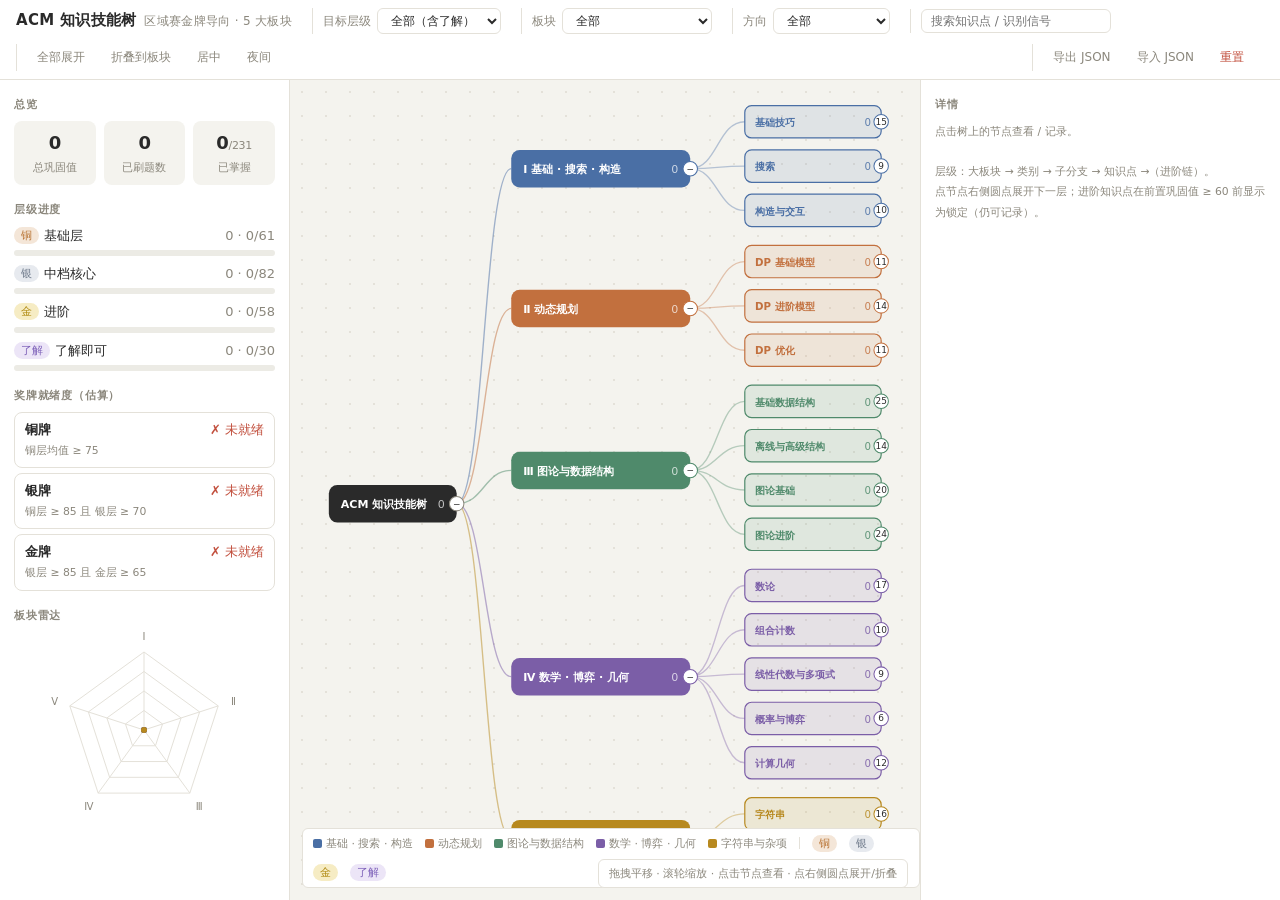
==== skilltree.html @ 09fe9065 "ACM 训练台：算法模板库 + 知识技能树 + Windows 桌面版" ====
<!DOCTYPE html>
<html lang="zh">
<head>
<meta charset="utf-8">
<meta name="viewport" content="width=device-width,initial-scale=1">
<title>ACM 知识技能树</title>
<link rel="stylesheet" href="css/tree.css">
</head>
<body>
<header>
  <h1>ACM 知识技能树<small>区域赛金牌导向 · 5 大板块</small></h1>
  <div class="grp"><label>目标层级</label><select id="tierSel"><option value="1">铜牌层</option><option value="2">银牌层</option><option value="3">金牌层</option><option value="4" selected>全部（含了解）</option></select></div>
  <div class="grp"><label>板块</label><select id="blockSel"><option value="all">全部</option></select></div>
  <div class="grp"><label>方向</label><select id="dirSel"><option value="all">全部</option><option value="g">图论 / DS 手</option><option value="m">数学手</option><option value="d">DP / 字符串手</option></select></div>
  <div class="grp"><input id="search" placeholder="搜索知识点 / 识别信号" style="width:190px"></div>
  <div class="grp"><button id="expandAll" class="ghost">全部展开</button><button id="collapseAll" class="ghost">折叠到板块</button><button id="fit" class="ghost">居中</button><button id="themeBtn" class="ghost" title="切换夜间/日间模式">夜间</button></div>
  <span style="flex:1"></span>
  <div class="grp"><button id="exportBtn" class="ghost">导出 JSON</button><button id="importBtn" class="ghost">导入 JSON</button><input type="file" id="importFile" accept=".json" hidden><button id="resetBtn" class="ghost danger">重置</button></div>
</header>
<main>
  <aside id="left"></aside>
  <section id="tree">
    <svg id="svg"><g id="vp"></g></svg>
    <div id="legend"></div>
    <div id="help">拖拽平移 · 滚轮缩放 · 点击节点查看 · 点右侧圆点展开/折叠</div>
  </section>
  <aside id="right"></aside>
</main>
<div class="toast" id="toast"></div>

<script src="js/tree.js"></script>
</body>
</html>
---- css/tree.css ----
:root{
  --bg:#f4f3ee;--panel:#ffffff;--line:#e4e1d9;--line2:#efede6;--txt:#2a2a2a;--sub:#8b877c;--acc:#3b5b8c;--acc-d:#2f4a73;
  --b1:#4a6fa5;--b2:#c2703e;--b3:#4f8a6b;--b4:#7b5ea7;--b5:#b7891f;
  --t1:#b87333;--t1bg:#f4e6d8;--t2:#6f7a8b;--t2bg:#e7eaef;--t3:#b08a12;--t3bg:#f6ecc4;--t4:#7c5fb8;--t4bg:#ece5f7;
  --ok:#3f8a5c;--no:#c2503e;--card:#fff;--hover:#f7f6f2;--bar:#ecebe5;
}
body.dark{
  --bg:#1a1c20;--panel:#22252a;--line:#33373e;--line2:#2b2f35;--txt:#e6e4de;--sub:#9a9891;--acc:#8fb0e0;--acc-d:#a9c3ea;
  --b1:#7d9fd0;--b2:#de956a;--b3:#79b394;--b4:#a98bd2;--b5:#d4aa4a;
  --t1:#e0a06a;--t1bg:#3d2e22;--t2:#aab3c2;--t2bg:#2f343c;--t3:#e0c05a;--t3bg:#3d3620;--t4:#b9a0e6;--t4bg:#312a44;
  --ok:#7fc79a;--no:#e88b7c;--card:#262a30;--hover:#2b3037;--bar:#33373e;
}
*{box-sizing:border-box}
html,body{height:100%}
body{margin:0;background:var(--bg);color:var(--txt);font:13px/1.55 -apple-system,"PingFang SC","Segoe UI","Microsoft YaHei",system-ui,sans-serif;display:flex;flex-direction:column;overflow:hidden;font-variant-numeric:tabular-nums}
header{display:flex;align-items:center;gap:10px;padding:8px 16px;border-bottom:1px solid var(--line);background:var(--panel);flex-wrap:wrap}
header h1{font-size:15px;font-weight:600;margin:0 10px 0 0;letter-spacing:.3px;white-space:nowrap}
header h1 small{font-weight:400;color:var(--sub);margin-left:8px;font-size:12px}
.grp{display:flex;align-items:center;gap:6px;padding:0 10px;border-left:1px solid var(--line)}
.grp label{color:var(--sub);font-size:12px;white-space:nowrap}
button,select,input,textarea{background:var(--panel);color:var(--txt);border:1px solid var(--line);border-radius:6px;padding:4px 9px;font-size:12px;font-family:inherit}
button{cursor:pointer;transition:border-color .15s,background .15s}
button:hover{border-color:var(--acc);background:var(--hover)}
button.pri{background:var(--acc);border-color:var(--acc);color:#fff}
button.pri:hover{background:var(--acc-d);border-color:var(--acc-d)}
button.ghost{border-color:transparent;color:var(--sub)}
button.ghost:hover{color:var(--txt);border-color:var(--line)}
button.danger{color:var(--no)}
main{flex:1;display:flex;min-height:0}
aside{width:290px;background:var(--panel);border-right:1px solid var(--line);overflow-y:auto;padding:12px 14px;flex-shrink:0}
#right{border-right:none;border-left:1px solid var(--line);width:360px}
#tree{flex:1;position:relative;overflow:hidden;background-color:var(--bg);background-image:radial-gradient(var(--line) 1px,transparent 1px);background-size:24px 24px}
svg{width:100%;height:100%;cursor:grab;display:block}svg:active{cursor:grabbing}
h3{font-size:11px;color:var(--sub);margin:16px 0 8px;text-transform:uppercase;letter-spacing:.8px;font-weight:600}
h3:first-child{margin-top:4px}
.bar{height:6px;background:var(--bar);border-radius:3px;overflow:hidden;margin:4px 0 8px}
.bar>i{display:block;height:100%;border-radius:3px;background:var(--acc)}
.row{display:flex;justify-content:space-between;align-items:center;gap:6px}
.card{background:var(--card);border:1px solid var(--line);border-radius:8px;padding:8px 10px;margin:6px 0;cursor:pointer;transition:border-color .15s,background .15s}
.card:hover{border-color:var(--acc);background:var(--hover)}
.card small{color:var(--sub)}
.tag{display:inline-block;padding:0 7px;border-radius:9px;font-size:11px;margin-right:5px;line-height:17px;vertical-align:1px}
.t1{background:var(--t1bg);color:var(--t1)}.t2{background:var(--t2bg);color:var(--t2)}.t3{background:var(--t3bg);color:var(--t3)}.t4{background:var(--t4bg);color:var(--t4)}
.t0{background:var(--line2);color:var(--sub)}
.dir{background:var(--line2);color:var(--sub)}
.lock{color:var(--no);font-size:12px;margin:6px 0}
.kv{display:grid;grid-template-columns:auto 1fr;gap:3px 12px;font-size:12px;align-items:baseline}
.kv b{color:var(--sub);font-weight:normal}
.stat{display:grid;grid-template-columns:repeat(3,1fr);gap:8px;margin:4px 0 6px}
.stat div{background:var(--bg);border-radius:8px;padding:8px 6px;text-align:center}
.stat b{display:block;font-size:18px;font-weight:600;letter-spacing:-.3px}
.stat span{font-size:11px;color:var(--sub)}
textarea{width:100%;min-height:56px;resize:vertical}
.log{display:flex;justify-content:space-between;align-items:center;padding:4px 0;border-bottom:1px dashed var(--line);font-size:12px;gap:6px}
.log button{padding:0 6px;font-size:11px}
.sig{background:var(--bg);border-left:3px solid var(--acc);padding:6px 10px;border-radius:0 6px 6px 0;margin:4px 0;font-size:12px}
.medal{padding:7px 10px;border-radius:8px;margin:5px 0;background:var(--card);border:1px solid var(--line)}
.ok{color:var(--ok)}.no{color:var(--no)}
#help{position:absolute;right:12px;bottom:12px;background:var(--panel);border:1px solid var(--line);padding:5px 10px;border-radius:6px;font-size:11px;color:var(--sub)}
#legend{position:absolute;left:12px;bottom:12px;background:var(--panel);border:1px solid var(--line);padding:6px 10px;border-radius:6px;font-size:11px;color:var(--sub);display:flex;gap:12px;align-items:center;flex-wrap:wrap}
#legend i{display:inline-block;width:9px;height:9px;border-radius:2px;margin-right:4px;vertical-align:-1px}
#legend .tag{margin:0}
.form{display:grid;grid-template-columns:1fr 1fr;gap:6px;margin:6px 0}
.form input,.form select{width:100%}
.form label{font-size:12px;color:var(--sub);display:flex;flex-direction:column;gap:3px}
.crumb{font-size:11px;color:var(--sub);margin-bottom:4px}
.crumb span{cursor:pointer}.crumb span:hover{color:var(--txt);text-decoration:underline}
.crumb em{font-style:normal;margin:0 4px}
.score{font-size:30px;font-weight:600;letter-spacing:-1px;line-height:1.1;margin-top:8px}
.score small{font-size:12px;color:var(--sub);font-weight:400;letter-spacing:0;margin-left:6px}
.pr{padding:3px 0 3px 12px;position:relative;font-size:12px}
.pr:before{content:"";position:absolute;left:0;top:11px;width:5px;height:5px;border-radius:50%;background:var(--sub)}
.blocklist .row{padding:4px 0;cursor:pointer;border-radius:6px}
.blocklist .row:hover{background:var(--hover)}
.dot{display:inline-block;width:9px;height:9px;border-radius:50%;margin-right:7px;vertical-align:-1px}
.mini{padding:1px 7px;font-size:11px}
.tpl-picker{position:fixed;inset:0;background:rgba(20,20,20,.45);display:flex;align-items:center;justify-content:center;z-index:99}
.tpl-picker-box{background:var(--panel);border:1px solid var(--line);color:var(--txt);border-radius:12px;padding:16px 18px;width:min(480px,92vw);max-height:70vh;overflow:auto}
.tpl-picker-box h3{margin:0 0 10px}
.tpl-pick-item{padding:6px 8px;border-radius:6px;cursor:pointer;font-size:12px;margin:3px 0;border:1px solid transparent}
.tpl-pick-item:hover{background:var(--hover);border-color:var(--acc)}
.tpl-picker-box .pri{margin-top:10px}
.toast{position:fixed;left:50%;bottom:24px;transform:translateX(-50%);background:var(--txt);color:var(--bg);padding:8px 14px;border-radius:8px;font-size:12px;opacity:0;transition:opacity .3s;pointer-events:none;z-index:100}
.toast.show{opacity:.95}
/* svg */
.link{fill:none;stroke-width:1.6}
.node{cursor:pointer}
.node text{pointer-events:none;font-size:12px;fill:var(--txt)}
.node .leafcard{fill:var(--card);stroke:var(--line);stroke-width:1.2;transition:stroke .15s}
.node:hover .leafcard{stroke:var(--sub)}
.node.sel .leafcard{stroke:var(--txt);stroke-width:2}
.node.hit .leafcard{stroke:var(--acc);stroke-width:2}
.node.locked .leafcard{stroke-dasharray:4 3}
.node.locked text{fill:var(--sub)}
.node .pb{fill:var(--bar)}
.node .blk text{fill:#fff;font-size:13px;font-weight:600}
.node .cat rect{stroke-width:1.4}
.node .cat text{font-weight:600}
.node .sub rect{fill:var(--card);stroke-width:1.2}
.node.sel .cat rect,.node.sel .sub rect,.node.sel .blk rect{stroke:var(--txt);stroke-width:2}
.tog{cursor:pointer}
.tog circle{fill:var(--panel);stroke-width:1.2}
.tog text{fill:var(--txt);font-size:10.5px;pointer-events:none}
.tierpill text{font-size:9.5px;font-weight:600}
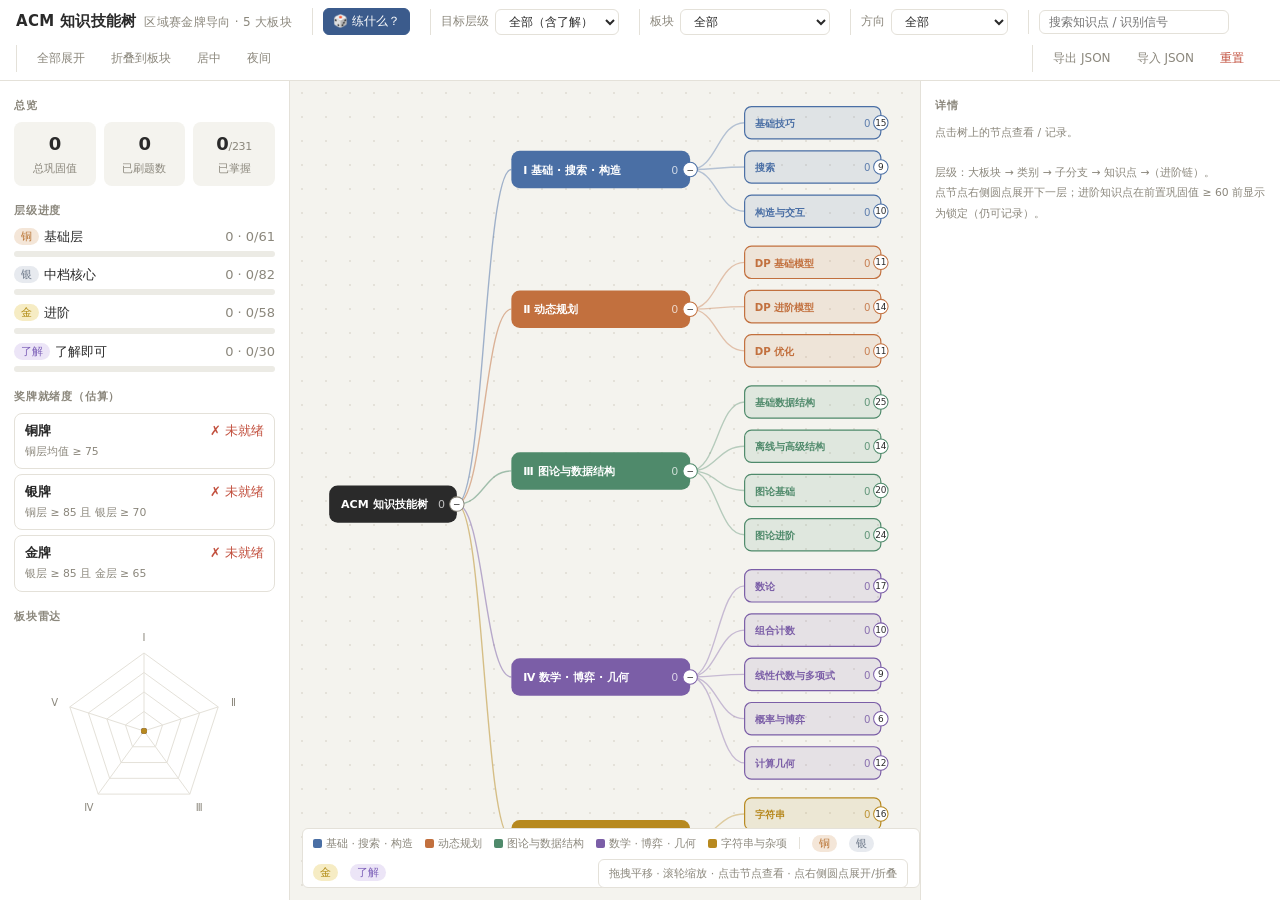
==== commit 5c279320: "技能树：新增「练什么？」智能抽取，桌面版更新至 v8 - 智能加权随机抽取 3-5 个知识点：优先薄弱 / 久未复习，兼顾层级推进与板块多样性 - 范围默认「已练过 / 自评」（掌握程度不为 0：有刷" ====
--- a/skilltree.html
+++ b/skilltree.html
@@ -9,6 +9,7 @@
 <body>
 <header>
   <h1>ACM 知识技能树<small>区域赛金牌导向 · 5 大板块</small></h1>
+  <div class="grp"><button id="pickBtn" class="pri" title="不知道练什么？智能抽取几个知识点">🎲 练什么？</button></div>
   <div class="grp"><label>目标层级</label><select id="tierSel"><option value="1">铜牌层</option><option value="2">银牌层</option><option value="3">金牌层</option><option value="4" selected>全部（含了解）</option></select></div>
   <div class="grp"><label>板块</label><select id="blockSel"><option value="all">全部</option></select></div>
   <div class="grp"><label>方向</label><select id="dirSel"><option value="all">全部</option><option value="g">图论 / DS 手</option><option value="m">数学手</option><option value="d">DP / 字符串手</option></select></div>
--- a/css/tree.css
+++ b/css/tree.css
@@ -103,3 +103,22 @@
 .tog circle{fill:var(--panel);stroke-width:1.2}
 .tog text{fill:var(--txt);font-size:10.5px;pointer-events:none}
 .tierpill text{font-size:9.5px;font-weight:600}
+/* 练什么（智能抽取） */
+.pick-mask{position:fixed;inset:0;background:rgba(20,20,20,.45);display:flex;align-items:center;justify-content:center;z-index:120}
+.pick-box{background:var(--panel);border:1px solid var(--line);color:var(--txt);border-radius:12px;padding:16px 18px;width:min(560px,94vw);max-height:76vh;overflow:auto}
+.pick-box h3{font-size:15px;font-weight:600;margin:0 0 4px;text-transform:none;letter-spacing:0;color:var(--txt)}
+.pick-tip{color:var(--sub);font-size:12px;margin:0 0 10px}
+.pick-count{display:flex;align-items:center;gap:6px;margin:0 0 10px;font-size:12px;color:var(--sub)}
+.pick-list{display:flex;flex-direction:column;gap:8px}
+.pick-card{background:var(--card);border:1px solid var(--line);border-radius:8px;padding:9px 11px;cursor:pointer;transition:border-color .15s,background .15s}
+.pick-card:hover{border-color:var(--acc);background:var(--hover)}
+.pick-head{display:flex;align-items:center;gap:2px;font-size:13px}
+.pick-head b{font-weight:600}
+.pick-score{margin-left:auto;font-weight:600;font-size:13px}
+.pick-sub{color:var(--sub);font-size:11px;margin:3px 0 5px}
+.pick-chips{display:flex;gap:5px;flex-wrap:wrap;margin-bottom:5px}
+.pick-chip{background:var(--line2);color:var(--sub);border-radius:9px;padding:0 8px;font-size:11px;line-height:17px}
+.pick-desc{font-size:12px;opacity:.85;display:-webkit-box;-webkit-line-clamp:2;-webkit-box-orient:vertical;overflow:hidden}
+.pick-empty{color:var(--sub);font-size:12px;text-align:center;padding:14px 0}
+.pick-note{color:var(--sub);font-size:11px;margin:6px 0 0}
+.pick-btns{display:flex;justify-content:flex-end;gap:8px;margin-top:12px}
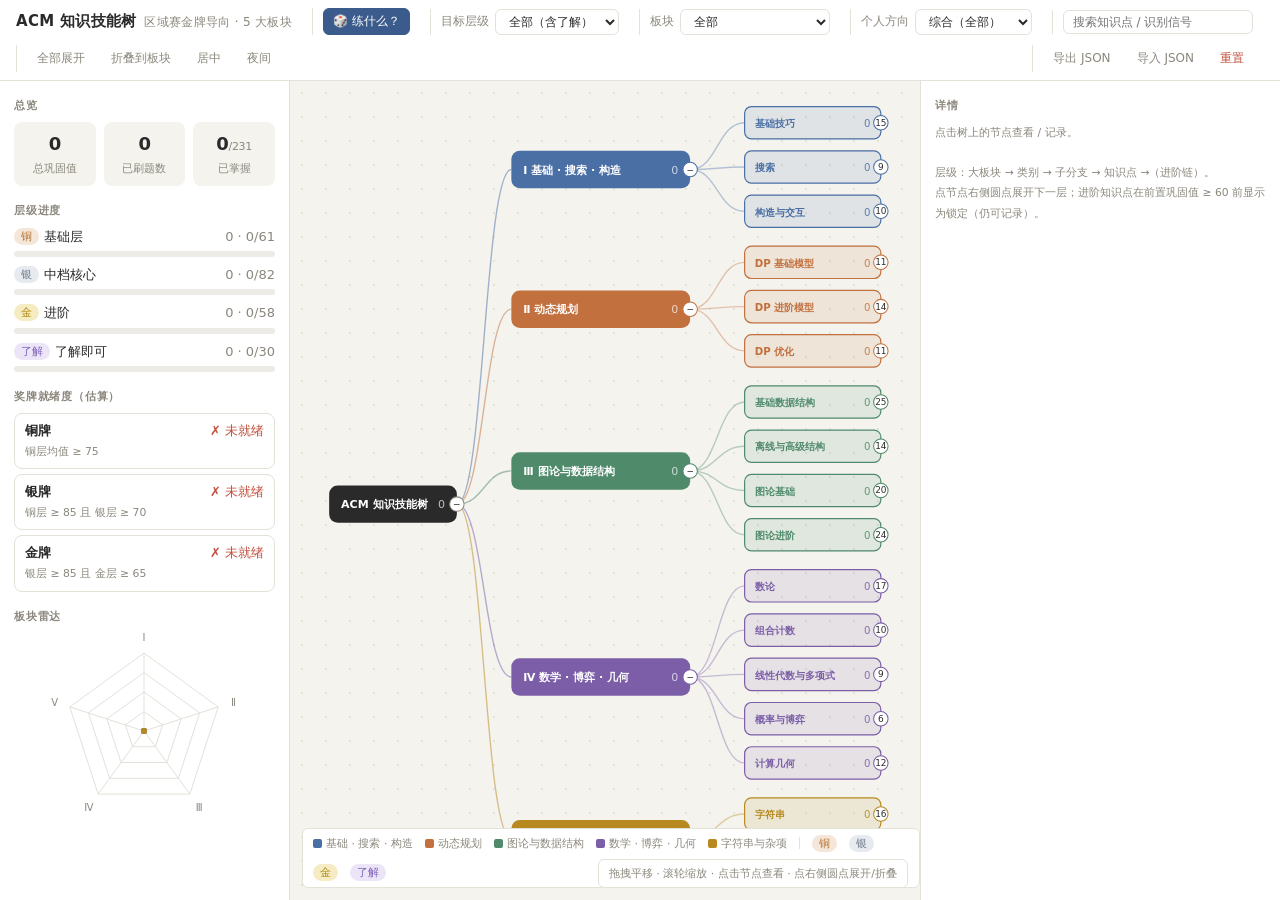
==== commit 2d1ed495: "修复分方向推荐批次保留与跨设备同步" ====
--- a/skilltree.html
+++ b/skilltree.html
@@ -12,7 +12,7 @@
   <div class="grp"><button id="pickBtn" class="pri" title="不知道练什么？智能抽取几个知识点">🎲 练什么？</button></div>
   <div class="grp"><label>目标层级</label><select id="tierSel"><option value="1">铜牌层</option><option value="2">银牌层</option><option value="3">金牌层</option><option value="4" selected>全部（含了解）</option></select></div>
   <div class="grp"><label>板块</label><select id="blockSel"><option value="all">全部</option></select></div>
-  <div class="grp"><label>方向</label><select id="dirSel"><option value="all">全部</option><option value="g">图论 / DS 手</option><option value="m">数学手</option><option value="d">DP / 字符串手</option></select></div>
+  <div class="grp"><label>个人方向</label><select id="dirSel" title="与练什么共用个人方向，随账号同步"><option value="all">综合（全部）</option><option value="g">图论 / DS 手</option><option value="m">数学手</option><option value="d">DP / 字符串手</option></select></div>
   <div class="grp"><input id="search" placeholder="搜索知识点 / 识别信号" style="width:190px"></div>
   <div class="grp"><button id="expandAll" class="ghost">全部展开</button><button id="collapseAll" class="ghost">折叠到板块</button><button id="fit" class="ghost">居中</button><button id="themeBtn" class="ghost" title="切换夜间/日间模式">夜间</button></div>
   <span style="flex:1"></span>
--- a/css/tree.css
+++ b/css/tree.css
@@ -108,7 +108,8 @@
 .pick-box{background:var(--panel);border:1px solid var(--line);color:var(--txt);border-radius:12px;padding:16px 18px;width:min(560px,94vw);max-height:76vh;overflow:auto}
 .pick-box h3{font-size:15px;font-weight:600;margin:0 0 4px;text-transform:none;letter-spacing:0;color:var(--txt)}
 .pick-tip{color:var(--sub);font-size:12px;margin:0 0 10px}
-.pick-count{display:flex;align-items:center;gap:6px;margin:0 0 10px;font-size:12px;color:var(--sub)}
+.pick-count{display:flex;align-items:center;flex-wrap:wrap;gap:6px;margin:0 0 10px;font-size:12px;color:var(--sub)}
+.pick-directions{margin-top:10px}
 .pick-list{display:flex;flex-direction:column;gap:8px}
 .pick-card{background:var(--card);border:1px solid var(--line);border-radius:8px;padding:9px 11px;cursor:pointer;transition:border-color .15s,background .15s}
 .pick-card:hover{border-color:var(--acc);background:var(--hover)}
